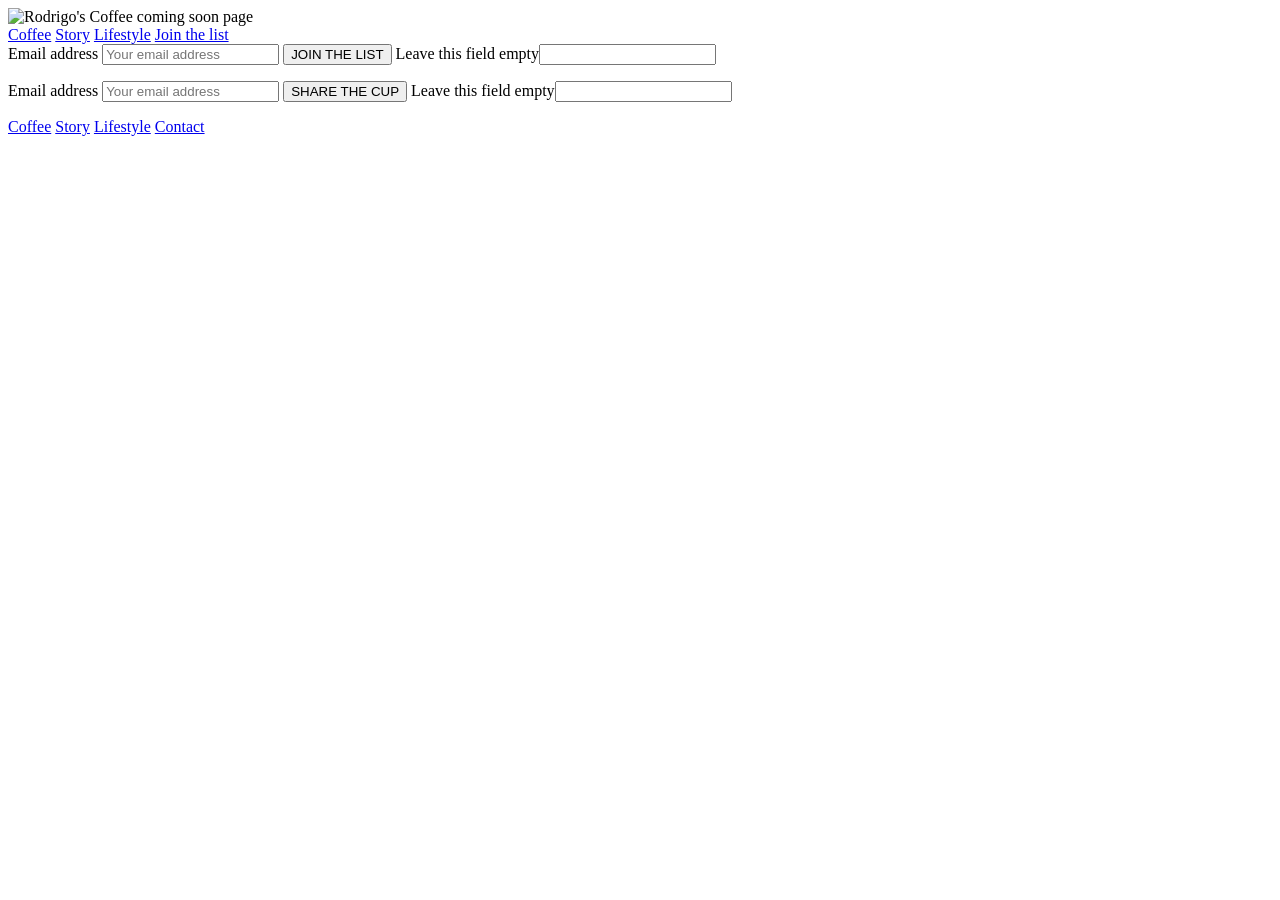
==== index.html @ 08fbceef "Add preview landing page HTML" ====
<!doctype html>
<html lang="en">
<head>
  <meta charset="utf-8">
  <meta name="viewport" content="width=device-width, initial-scale=1">
  <title>Rodrigo's Coffee — Coming Soon</title>
  <meta name="description" content="Rodrigo's Coffee — Llíber, Spain. Something good is coming.">
  <link rel="stylesheet" href="style.css">
</head>
<body>
  <main class="page-shell" aria-label="Rodrigo's Coffee coming soon landing page">
    <img class="master-art" src="assets/coming-soon-master.png" width="1178" height="1335" alt="Rodrigo's Coffee coming soon page">
    <nav class="hotspot-nav" aria-label="Primary">
      <a class="hotspot nav-coffee" href="#coffee"><span class="sr-only">Coffee</span></a>
      <a class="hotspot nav-story" href="#story"><span class="sr-only">Story</span></a>
      <a class="hotspot nav-lifestyle" href="#lifestyle"><span class="sr-only">Lifestyle</span></a>
      <a class="hotspot nav-join" href="#share-the-cup"><span class="sr-only">Join the list</span></a>
    </nav>
    <section id="coffee" class="semantic-anchor coffee-anchor" aria-label="Coffee"></section>
    <section id="story" class="semantic-anchor story-anchor" aria-label="Story"></section>
    <section id="lifestyle" class="semantic-anchor lifestyle-anchor" aria-label="Lifestyle"></section>
    <form class="signup-form hero-form" data-source="Hero signup" novalidate>
      <label class="sr-only" for="hero-email">Email address</label>
      <input id="hero-email" name="email" type="email" autocomplete="email" placeholder="Your email address" required>
      <button type="submit">JOIN THE LIST</button>
      <label class="honeypot" aria-hidden="true">Leave this field empty<input type="text" name="website" tabindex="-1" autocomplete="off"></label>
      <p class="form-status" aria-live="polite"></p>
    </form>
    <form id="share-the-cup" class="signup-form lower-form" data-source="Share the cup signup" novalidate>
      <label class="sr-only" for="lower-email">Email address</label>
      <input id="lower-email" name="email" type="email" autocomplete="email" placeholder="Your email address" required>
      <button type="submit">SHARE THE CUP</button>
      <label class="honeypot" aria-hidden="true">Leave this field empty<input type="text" name="website" tabindex="-1" autocomplete="off"></label>
      <p class="form-status" aria-live="polite"></p>
    </form>
    <a class="hotspot footer-coffee" href="#coffee"><span class="sr-only">Coffee</span></a>
    <a class="hotspot footer-story" href="#story"><span class="sr-only">Story</span></a>
    <a class="hotspot footer-lifestyle" href="#lifestyle"><span class="sr-only">Lifestyle</span></a>
    <a class="hotspot footer-contact" href="mailto:roderik.nieboer@gmail.com"><span class="sr-only">Contact</span></a>
  </main>
  <script src="newsletter.js" defer></script>
</body>
</html>
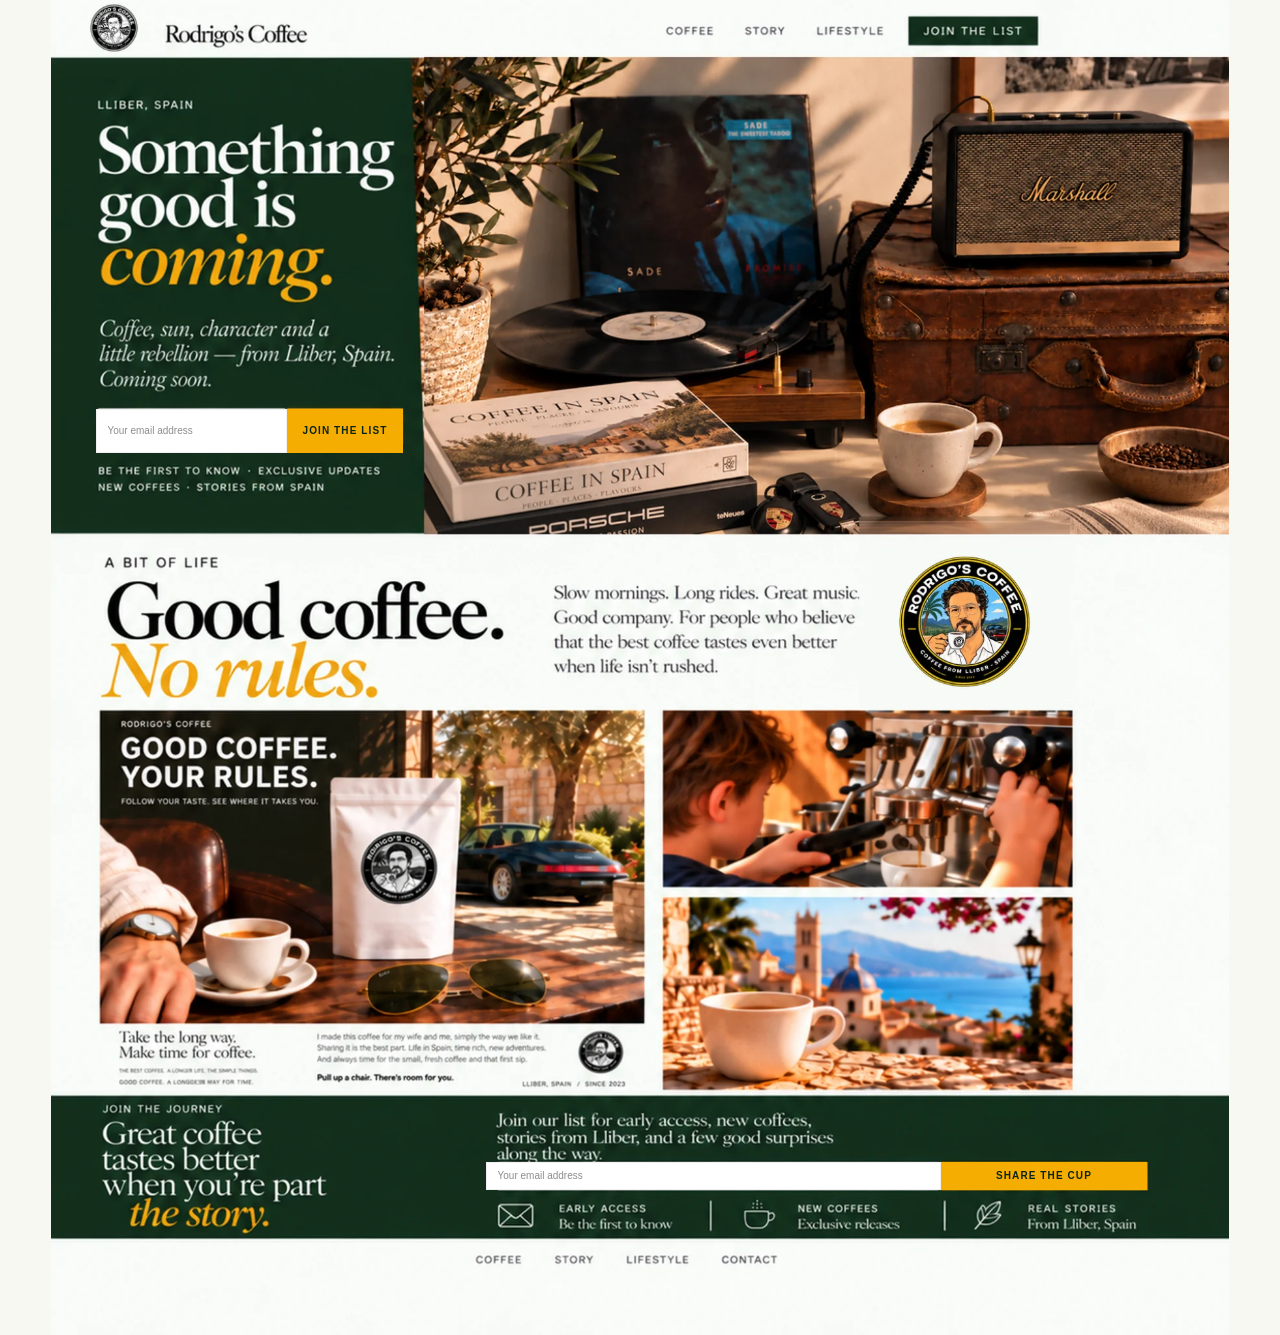
==== commit 92d4a568: "Serve WebP master image with PNG fallback" ====
--- a/index.html
+++ b/index.html
@@ -9,7 +9,10 @@
 </head>
 <body>
   <main class="page-shell" aria-label="Rodrigo's Coffee coming soon landing page">
-    <img class="master-art" src="assets/coming-soon-master.png" width="1178" height="1335" alt="Rodrigo's Coffee coming soon page">
+    <picture>
+      <source srcset="assets/coming-soon-master.webp" type="image/webp">
+      <img class="master-art" src="assets/coming-soon-master.png" width="1807" height="2048" alt="Rodrigo's Coffee coming soon page">
+    </picture>
     <nav class="hotspot-nav" aria-label="Primary">
       <a class="hotspot nav-coffee" href="#coffee"><span class="sr-only">Coffee</span></a>
       <a class="hotspot nav-story" href="#story"><span class="sr-only">Story</span></a>
--- a/style.css
+++ b/style.css
@@ -0,0 +1,34 @@
+* { box-sizing: border-box; }
+html { scroll-behavior: smooth; }
+body { margin: 0; background: #f8f8f2; color: #111; font-family: Arial, Helvetica, sans-serif; }
+.page-shell { position: relative; width: min(1178px, 100vw); margin: 0 auto; aspect-ratio: 1178 / 1335; overflow: hidden; background: #f8f8f2; }
+.master-art { position: absolute; inset: 0; width: 100%; height: 100%; display: block; object-fit: contain; user-select: none; pointer-events: none; }
+.signup-form { position: absolute; z-index: 4; display: grid; grid-template-columns: 1fr auto; margin: 0; }
+.signup-form input[type="email"], .signup-form button { min-width: 0; height: 100%; border: 0; border-radius: 0; outline: 0; margin: 0; line-height: 1; font-family: Arial, Helvetica, sans-serif; }
+.signup-form input[type="email"] { width: 100%; background: #fff; color: #202020; padding: 0 1.15em; box-shadow: inset 0 0 0 1px rgba(0,0,0,.06); }
+.signup-form input[type="email"]::placeholder { color: #8d8d8d; opacity: 1; }
+.signup-form button { cursor: pointer; background: #f4ad00; color: #0b2418; font-weight: 800; letter-spacing: .11em; white-space: nowrap; padding: 0 1.25em; }
+.signup-form button:disabled { cursor: wait; opacity: .92; }
+
+/* Exact alignment to the baked-in fields in the 1178×1335 master artwork. */
+.hero-form { left: 3.82%; top: 30.64%; width: 26.06%; height: 3.28%; grid-template-columns: 62.2% 37.8%; }
+.hero-form input, .hero-form button { font-size: clamp(6px, .79vw, 10px); }
+
+.lower-form { left: 36.93%; top: 87.04%; width: 56.11%; height: 2.10%; grid-template-columns: 68.83% 31.17%; }
+.lower-form input, .lower-form button { font-size: clamp(6px, .82vw, 10px); }
+
+.form-status { position: absolute; left: 0; top: calc(100% + 4px); margin: 0; color: #fff; font-size: clamp(7px, .72vw, 10px); line-height: 1.25; text-shadow: 0 1px 2px rgba(0,0,0,.55); white-space: nowrap; }
+.honeypot { position: absolute !important; left: -9999px !important; width: 1px !important; height: 1px !important; overflow: hidden !important; }
+.hotspot { position: absolute; z-index: 3; display: block; background: transparent; }
+.nav-coffee { left: 50.4%; top: 1.1%; width: 5.6%; height: 2.5%; }
+.nav-story { left: 57.1%; top: 1.1%; width: 5.0%; height: 2.5%; }
+.nav-lifestyle { left: 63.1%; top: 1.1%; width: 6.9%; height: 2.5%; }
+.nav-join { left: 71.0%; top: 1.0%; width: 11.0%; height: 2.7%; }
+.footer-coffee { left: 34.8%; top: 91.5%; width: 5.8%; height: 2.0%; }
+.footer-story { left: 41.6%; top: 91.5%; width: 5.5%; height: 2.0%; }
+.footer-lifestyle { left: 48.2%; top: 91.5%; width: 7.4%; height: 2.0%; }
+.footer-contact { left: 56.1%; top: 91.5%; width: 6.6%; height: 2.0%; }
+.semantic-anchor { position: absolute; width: 1px; height: 1px; pointer-events: none; }
+.coffee-anchor { top: 39%; } .story-anchor { top: 42%; } .lifestyle-anchor { top: 52%; }
+.sr-only { position: absolute !important; width: 1px !important; height: 1px !important; padding: 0 !important; margin: -1px !important; overflow: hidden !important; clip: rect(0,0,0,0) !important; white-space: nowrap !important; border: 0 !important; }
+@media (max-width: 640px) { .page-shell { width: 100vw; } .signup-form input[type="email"], .signup-form button { padding-left: .65em; padding-right: .65em; } .form-status { font-size: 7px; } }
